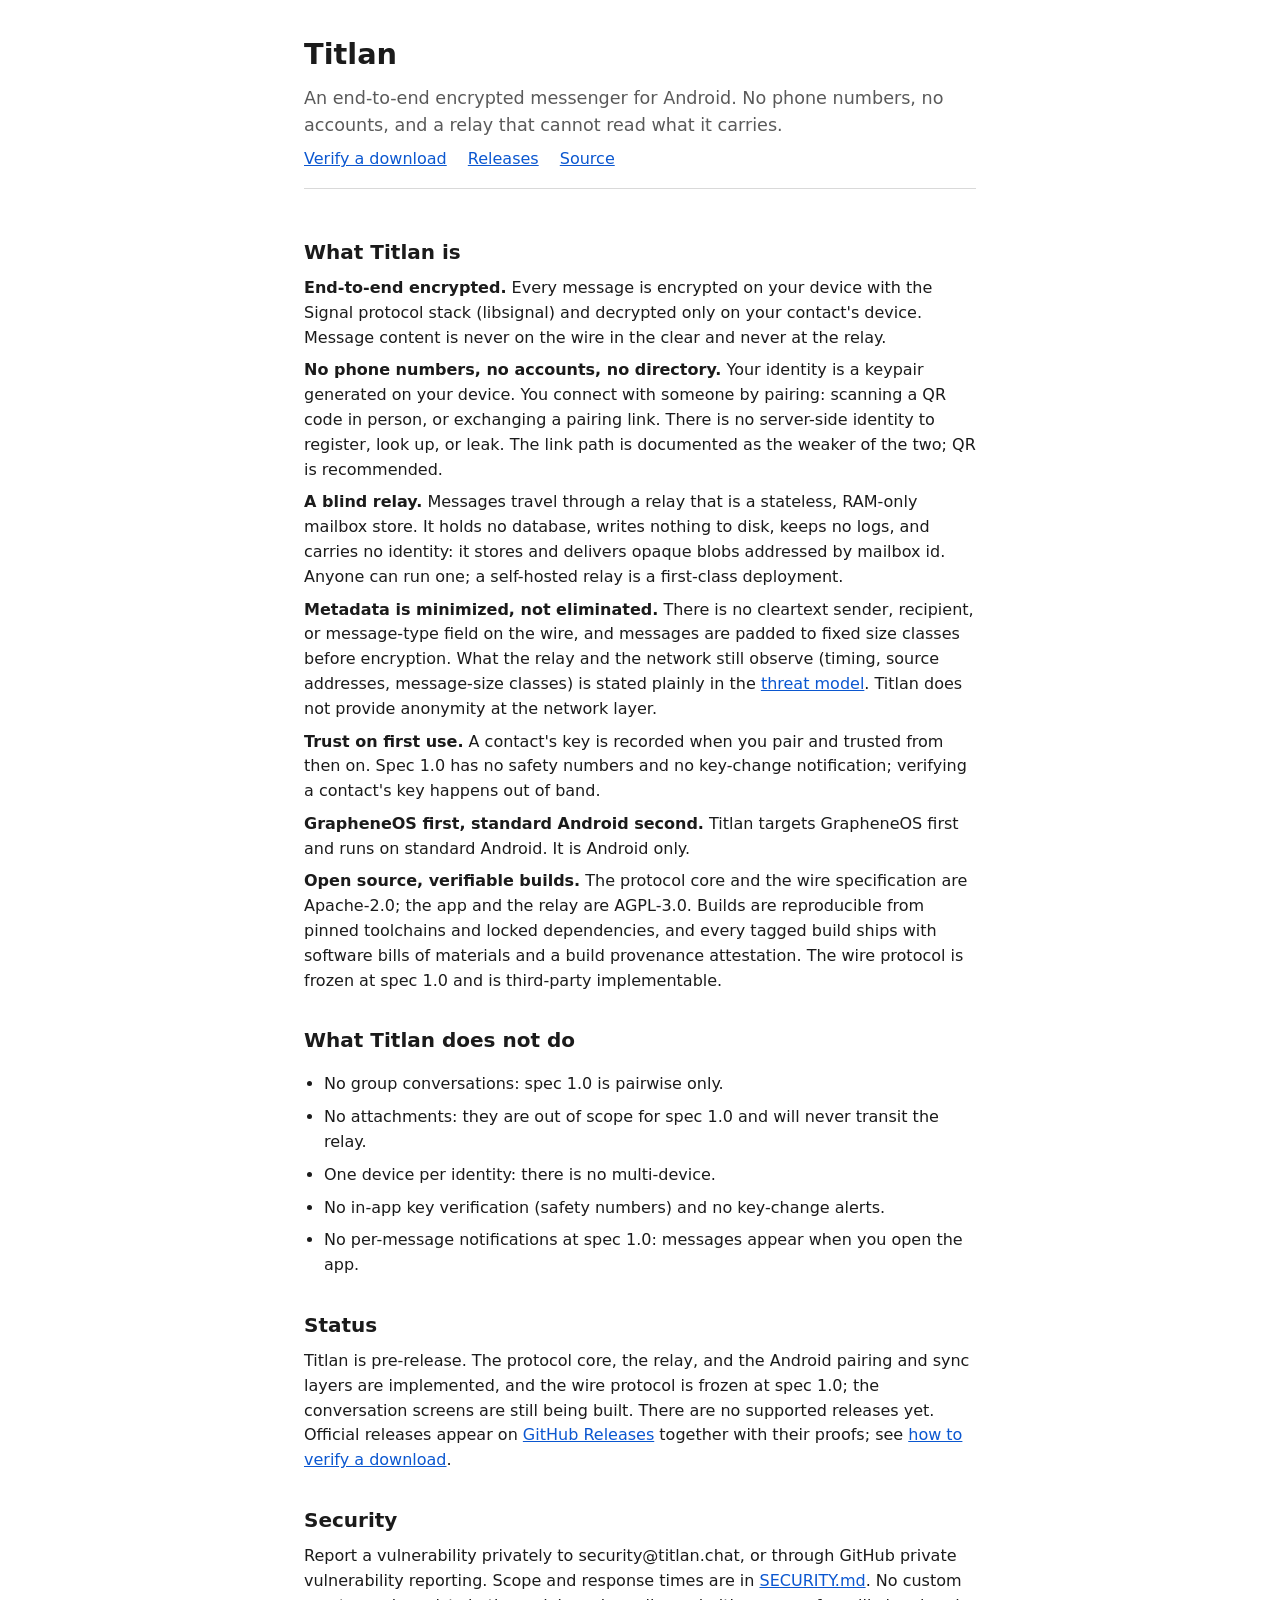
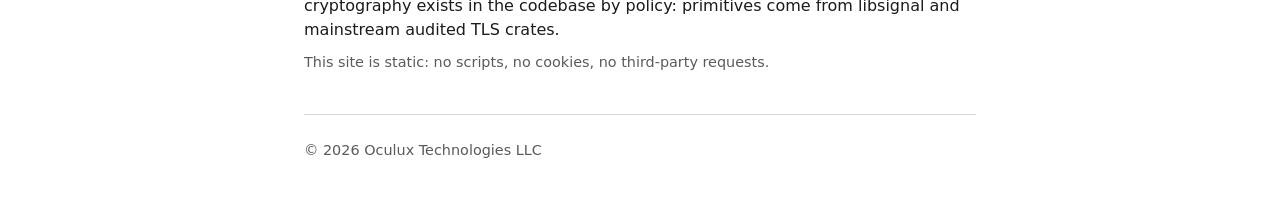
==== site/index.html @ a96b179b "feat(site): landing + verification pages (D6) — D4 fingerprint, repro instructions, security headers" ====
<!-- SPDX-License-Identifier: AGPL-3.0-only -->
<!-- SPDX-FileCopyrightText: 2026 Oculux Technologies LLC -->
<!DOCTYPE html>
<html lang="en">
<head>
  <meta charset="utf-8">
  <meta name="viewport" content="width=device-width, initial-scale=1">
  <meta name="color-scheme" content="light dark">
  <title>Titlan</title>
  <link rel="stylesheet" href="style.css">
</head>
<body>
  <header>
    <h1>Titlan</h1>
    <p class="lead">An end-to-end encrypted messenger for Android. No phone numbers, no accounts, and a relay that cannot read what it carries.</p>
    <nav>
      <a href="verify.html">Verify a download</a>
      <a href="https://github.com/Titlan-chat/titlan/releases">Releases</a>
      <a href="https://github.com/Titlan-chat/titlan">Source</a>
    </nav>
  </header>
  <main>
    <h2>What Titlan is</h2>
    <p><strong>End-to-end encrypted.</strong> Every message is encrypted on your device with the Signal protocol stack (libsignal) and decrypted only on your contact's device. Message content is never on the wire in the clear and never at the relay.</p>
    <p><strong>No phone numbers, no accounts, no directory.</strong> Your identity is a keypair generated on your device. You connect with someone by pairing: scanning a QR code in person, or exchanging a pairing link. There is no server-side identity to register, look up, or leak. The link path is documented as the weaker of the two; QR is recommended.</p>
    <p><strong>A blind relay.</strong> Messages travel through a relay that is a stateless, RAM-only mailbox store. It holds no database, writes nothing to disk, keeps no logs, and carries no identity: it stores and delivers opaque blobs addressed by mailbox id. Anyone can run one; a self-hosted relay is a first-class deployment.</p>
    <p><strong>Metadata is minimized, not eliminated.</strong> There is no cleartext sender, recipient, or message-type field on the wire, and messages are padded to fixed size classes before encryption. What the relay and the network still observe (timing, source addresses, message-size classes) is stated plainly in the <a href="https://github.com/Titlan-chat/titlan/blob/main/docs/threat-model.md">threat model</a>. Titlan does not provide anonymity at the network layer.</p>
    <p><strong>Trust on first use.</strong> A contact's key is recorded when you pair and trusted from then on. Spec 1.0 has no safety numbers and no key-change notification; verifying a contact's key happens out of band.</p>
    <p><strong>GrapheneOS first, standard Android second.</strong> Titlan targets GrapheneOS first and runs on standard Android. It is Android only.</p>
    <p><strong>Open source, verifiable builds.</strong> The protocol core and the wire specification are Apache-2.0; the app and the relay are AGPL-3.0. Builds are reproducible from pinned toolchains and locked dependencies, and every tagged build ships with software bills of materials and a build provenance attestation. The wire protocol is frozen at spec 1.0 and is third-party implementable.</p>
    <h2>What Titlan does not do</h2>
    <ul>
      <li>No group conversations: spec 1.0 is pairwise only.</li>
      <li>No attachments: they are out of scope for spec 1.0 and will never transit the relay.</li>
      <li>One device per identity: there is no multi-device.</li>
      <li>No in-app key verification (safety numbers) and no key-change alerts.</li>
      <li>No per-message notifications at spec 1.0: messages appear when you open the app.</li>
    </ul>
    <h2>Status</h2>
    <p>Titlan is pre-release. The protocol core, the relay, and the Android pairing and sync layers are implemented, and the wire protocol is frozen at spec 1.0; the conversation screens are still being built. There are no supported releases yet. Official releases appear on <a href="https://github.com/Titlan-chat/titlan/releases">GitHub Releases</a> together with their proofs; see <a href="verify.html">how to verify a download</a>.</p>
    <h2>Security</h2>
    <p>Report a vulnerability privately to security@titlan.chat, or through GitHub private vulnerability reporting. Scope and response times are in <a href="https://github.com/Titlan-chat/titlan/blob/main/SECURITY.md">SECURITY.md</a>. No custom cryptography exists in the codebase by policy: primitives come from libsignal and mainstream audited TLS crates.</p>
    <p class="note">This site is static: no scripts, no cookies, no third-party requests.</p>
  </main>
  <footer>
    <p>© 2026 Oculux Technologies LLC</p>
  </footer>
</body>
</html>
---- site/style.css ----
/* SPDX-License-Identifier: AGPL-3.0-only */
/* SPDX-FileCopyrightText: 2026 Oculux Technologies LLC */

:root {
  color-scheme: light dark;
  --bg: #ffffff;
  --fg: #1b1b1b;
  --muted: #5a5a5a;
  --line: #d9d9d9;
  --link: #0b57d0;
  --code-bg: #f2f2f2;
}
@media (prefers-color-scheme: dark) {
  :root {
    --bg: #121212;
    --fg: #e6e6e6;
    --muted: #a8a8a8;
    --line: #333333;
    --link: #8ab4f8;
    --code-bg: #1e1e1e;
  }
}
html {
  font-family: system-ui, -apple-system, "Segoe UI", Roboto, "Helvetica Neue", Arial, sans-serif;
  font-size: 100%;
  line-height: 1.55;
  background: var(--bg);
  color: var(--fg);
}
body {
  margin: 0;
  padding: 0 1rem;
}
header, main, footer {
  max-width: 42rem;
  margin: 0 auto;
}
header {
  padding: 2rem 0 1rem;
  border-bottom: 1px solid var(--line);
}
main {
  padding: 1rem 0 2rem;
}
footer {
  padding: 1rem 0 2rem;
  border-top: 1px solid var(--line);
  color: var(--muted);
  font-size: 0.9rem;
}
h1 {
  font-size: 1.8rem;
  margin: 0 0 0.25rem;
}
h2 {
  font-size: 1.25rem;
  margin: 2rem 0 0.5rem;
}
p, li {
  margin: 0.5rem 0;
}
.lead {
  font-size: 1.1rem;
  color: var(--muted);
}
.note {
  color: var(--muted);
  font-size: 0.9rem;
}
a {
  color: var(--link);
}
nav a {
  margin-right: 1rem;
}
ul {
  padding-left: 1.25rem;
}
code, pre {
  font-family: ui-monospace, SFMono-Regular, Menlo, Consolas, "Liberation Mono", monospace;
  font-size: 0.92em;
}
pre {
  background: var(--code-bg);
  padding: 0.75rem 1rem;
  border-radius: 4px;
  overflow-x: auto;
}
code {
  background: var(--code-bg);
  padding: 0.1em 0.3em;
  border-radius: 3px;
}
pre code {
  background: none;
  padding: 0;
}
.fingerprint {
  white-space: pre-wrap;
  word-break: break-all;
}
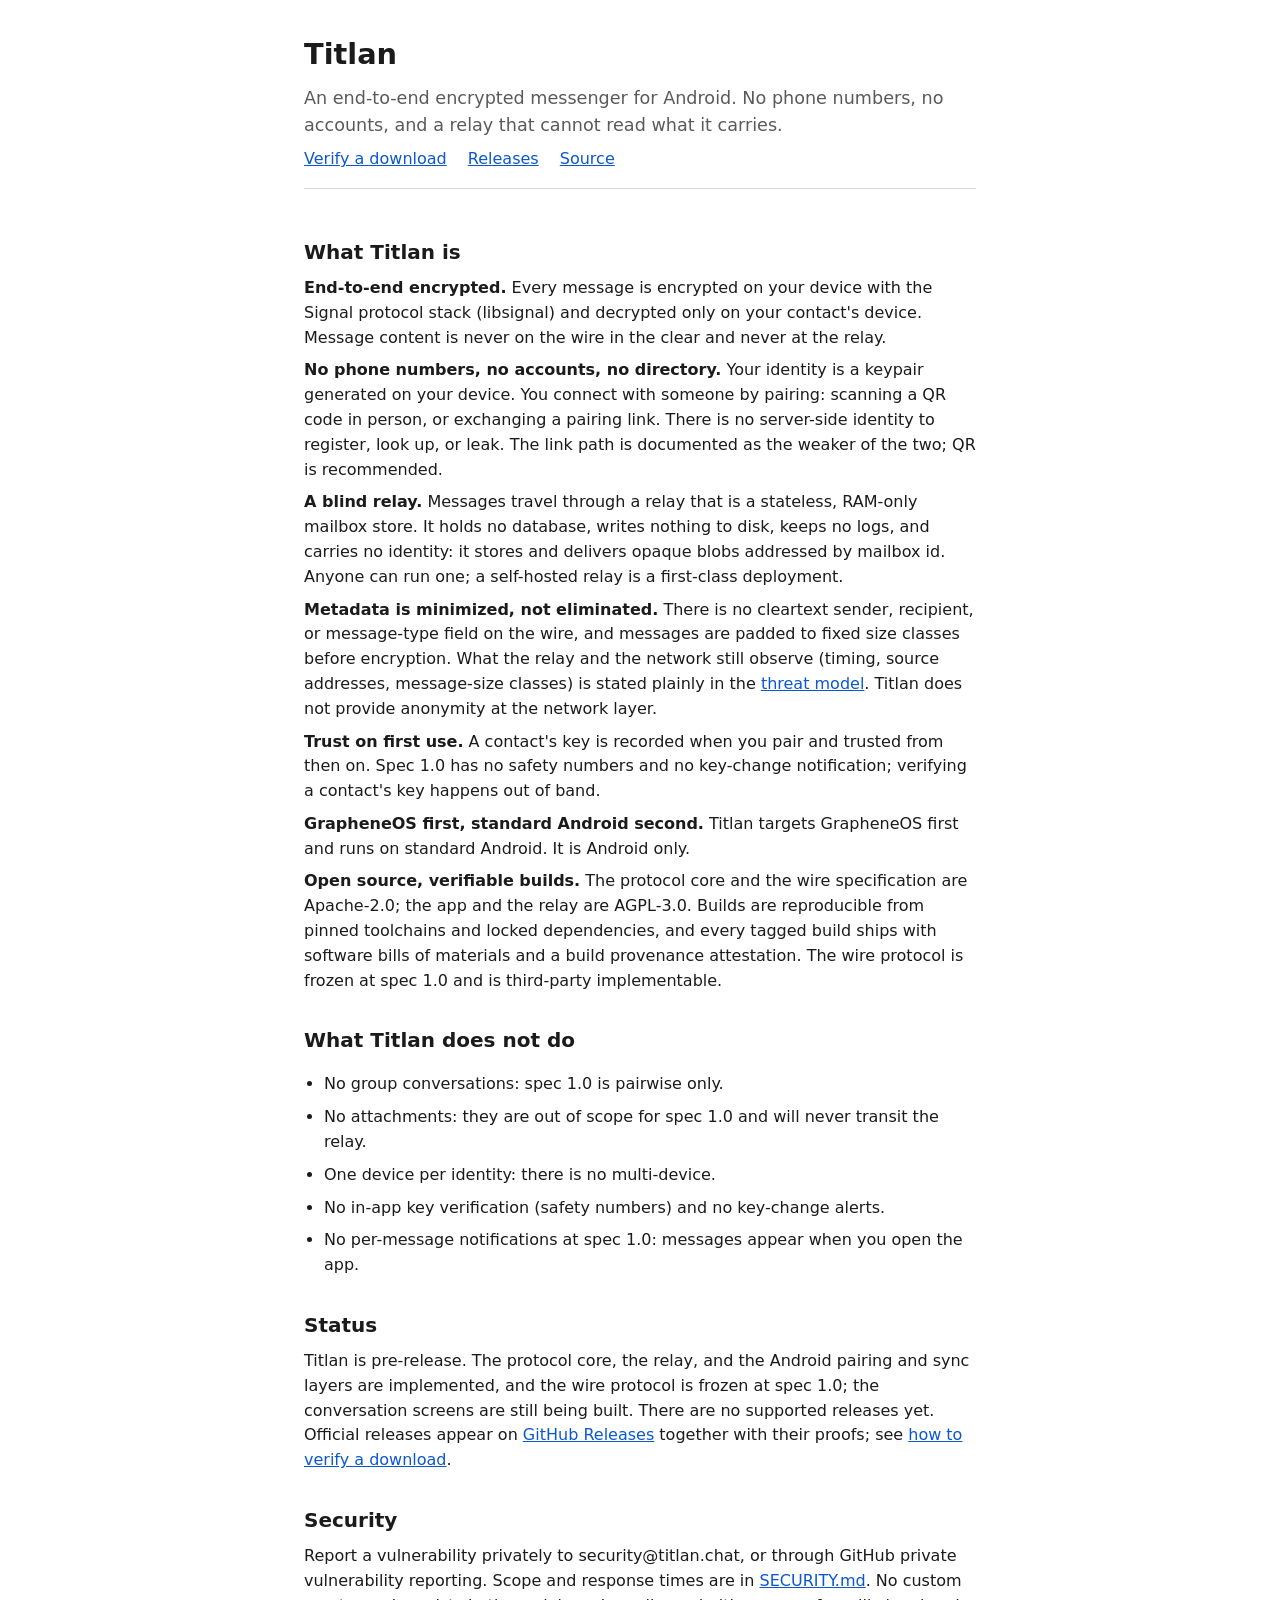
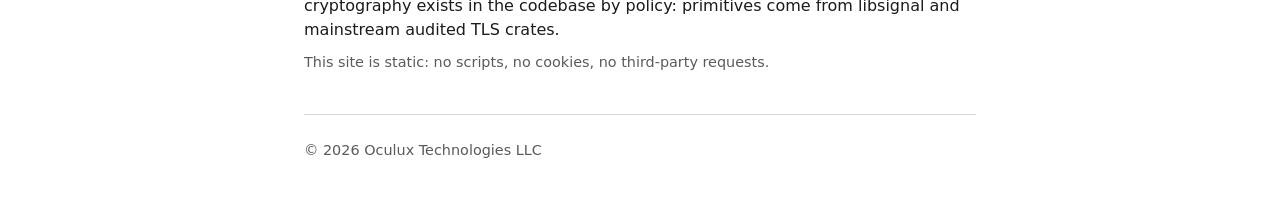
==== commit 2a7c6059: "docs(riders): threat-model pointer, register-pointer sentences, user notes, deploy README, §D6 amend" ====
--- a/site/index.html
+++ b/site/index.html
@@ -39,7 +39,7 @@
     <h2>Status</h2>
     <p>Titlan is pre-release. The protocol core, the relay, and the Android pairing and sync layers are implemented, and the wire protocol is frozen at spec 1.0; the conversation screens are still being built. There are no supported releases yet. Official releases appear on <a href="https://github.com/Titlan-chat/titlan/releases">GitHub Releases</a> together with their proofs; see <a href="verify.html">how to verify a download</a>.</p>
     <h2>Security</h2>
-    <p>Report a vulnerability privately to security@titlan.chat, or through GitHub private vulnerability reporting. Scope and response times are in <a href="https://github.com/Titlan-chat/titlan/blob/main/SECURITY.md">SECURITY.md</a>. No custom cryptography exists in the codebase by policy: primitives come from libsignal and mainstream audited TLS crates.</p>
+    <p>Report a vulnerability privately to <!--email_off-->security@titlan.chat<!--email_on-->, or through GitHub private vulnerability reporting. Scope and response times are in <a href="https://github.com/Titlan-chat/titlan/blob/main/SECURITY.md">SECURITY.md</a>. No custom cryptography exists in the codebase by policy: primitives come from libsignal and mainstream audited TLS crates.</p>
     <p class="note">This site is static: no scripts, no cookies, no third-party requests.</p>
   </main>
   <footer>
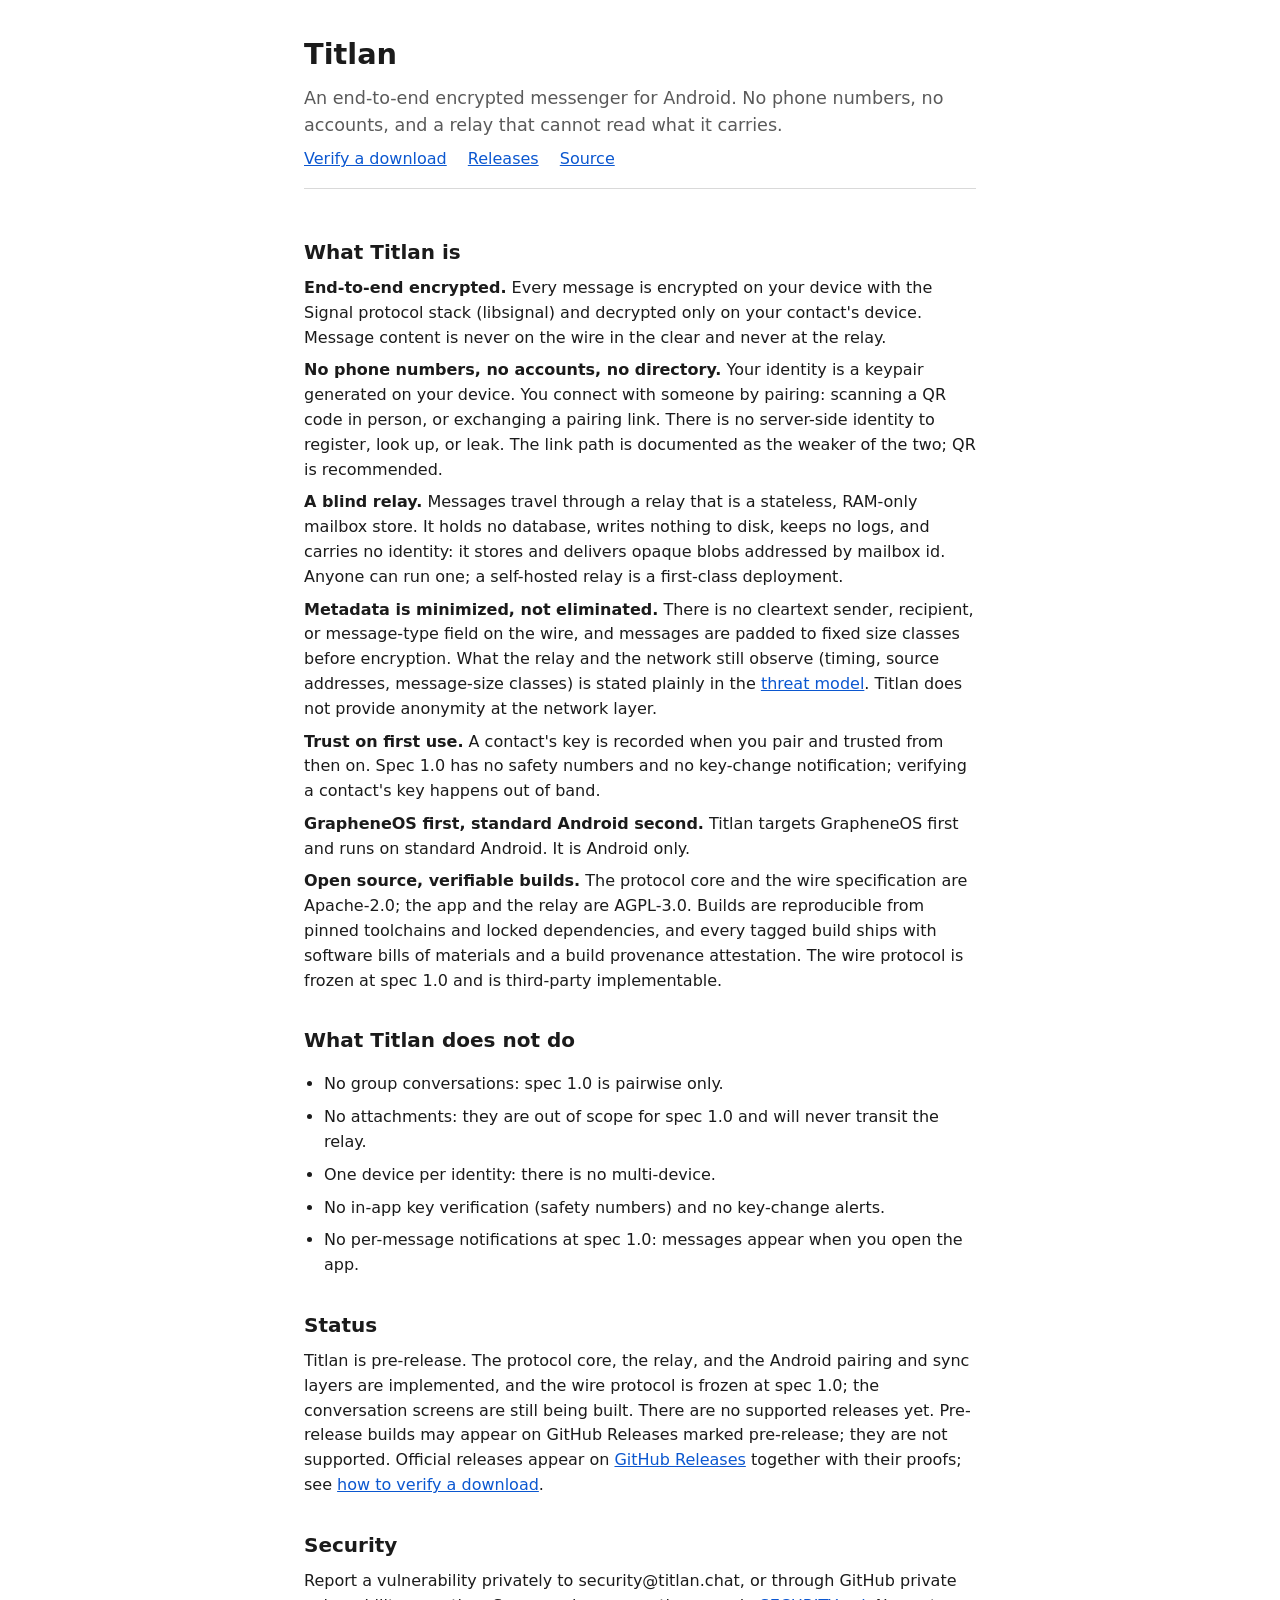
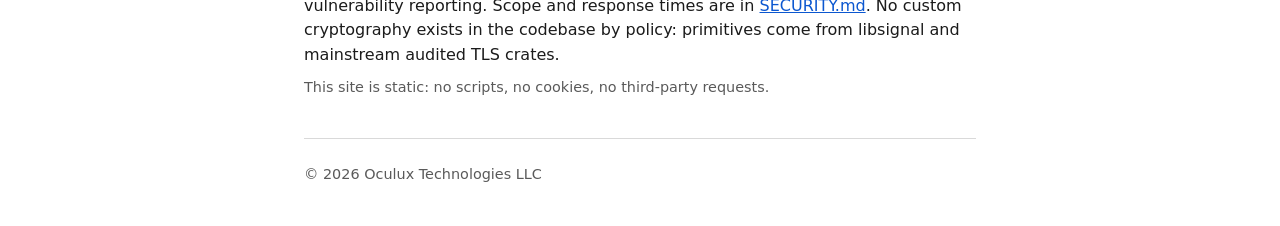
==== commit 1b1c970e: "feat(rc): INV-5 default relay → wss://relay.titlan.chat (single-sourced by equality); versionName 0." ====
--- a/site/index.html
+++ b/site/index.html
@@ -37,7 +37,7 @@
       <li>No per-message notifications at spec 1.0: messages appear when you open the app.</li>
     </ul>
     <h2>Status</h2>
-    <p>Titlan is pre-release. The protocol core, the relay, and the Android pairing and sync layers are implemented, and the wire protocol is frozen at spec 1.0; the conversation screens are still being built. There are no supported releases yet. Official releases appear on <a href="https://github.com/Titlan-chat/titlan/releases">GitHub Releases</a> together with their proofs; see <a href="verify.html">how to verify a download</a>.</p>
+    <p>Titlan is pre-release. The protocol core, the relay, and the Android pairing and sync layers are implemented, and the wire protocol is frozen at spec 1.0; the conversation screens are still being built. There are no supported releases yet. Pre-release builds may appear on GitHub Releases marked pre-release; they are not supported. Official releases appear on <a href="https://github.com/Titlan-chat/titlan/releases">GitHub Releases</a> together with their proofs; see <a href="verify.html">how to verify a download</a>.</p>
     <h2>Security</h2>
     <p>Report a vulnerability privately to <!--email_off-->security@titlan.chat<!--email_on-->, or through GitHub private vulnerability reporting. Scope and response times are in <a href="https://github.com/Titlan-chat/titlan/blob/main/SECURITY.md">SECURITY.md</a>. No custom cryptography exists in the codebase by policy: primitives come from libsignal and mainstream audited TLS crates.</p>
     <p class="note">This site is static: no scripts, no cookies, no third-party requests.</p>
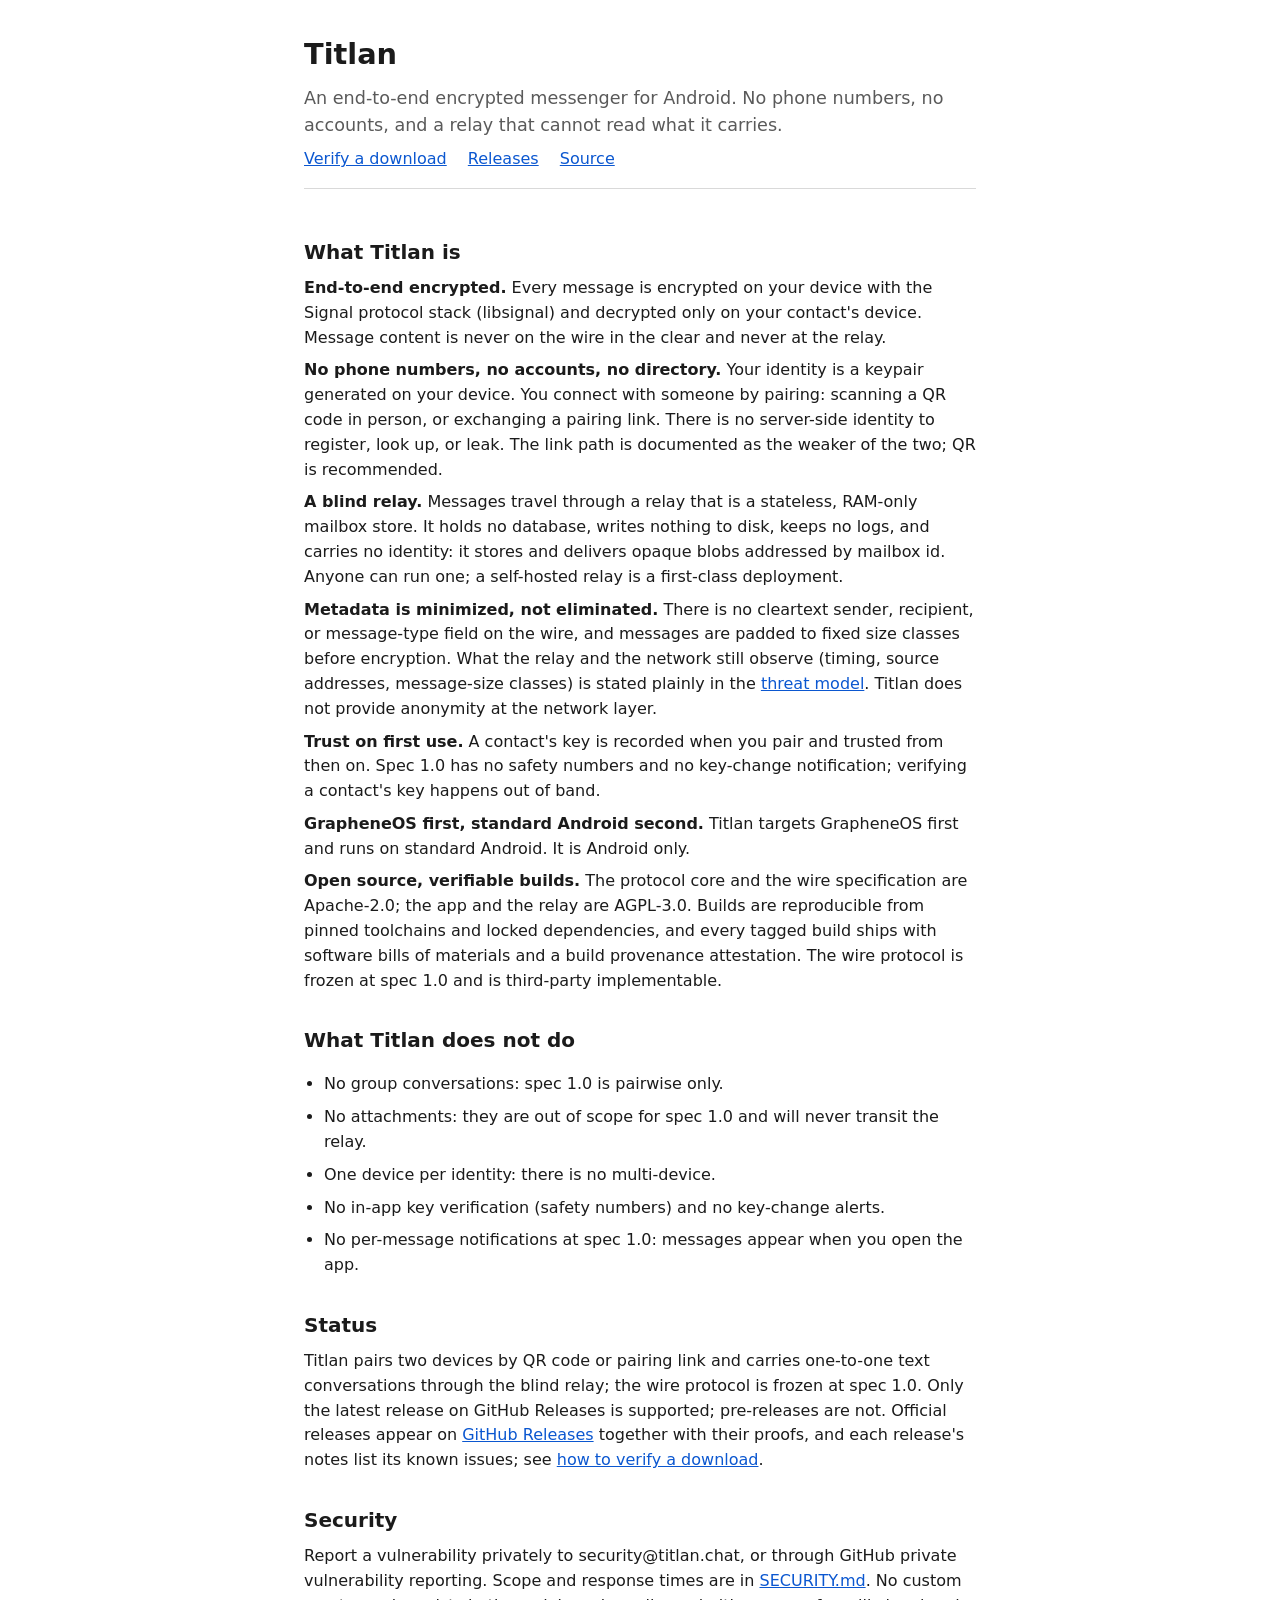
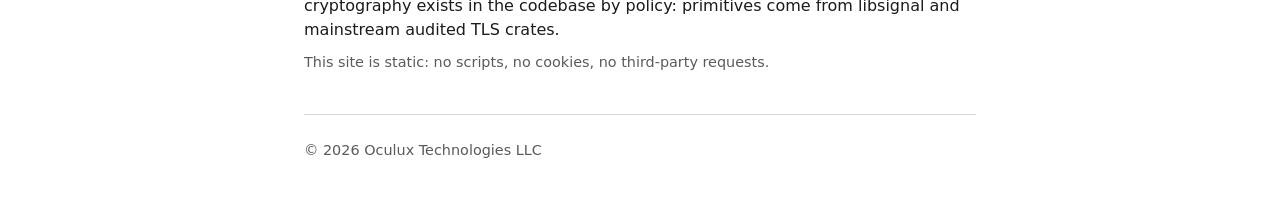
==== commit 86b43a30: "fix(release): v0.1.0 identity, support statement, checklist, F-J guard — green (5e-2) Release identi" ====
--- a/site/index.html
+++ b/site/index.html
@@ -37,7 +37,7 @@
       <li>No per-message notifications at spec 1.0: messages appear when you open the app.</li>
     </ul>
     <h2>Status</h2>
-    <p>Titlan is pre-release. The protocol core, the relay, and the Android pairing and sync layers are implemented, and the wire protocol is frozen at spec 1.0; the conversation screens are still being built. There are no supported releases yet. Pre-release builds may appear on GitHub Releases marked pre-release; they are not supported. Official releases appear on <a href="https://github.com/Titlan-chat/titlan/releases">GitHub Releases</a> together with their proofs; see <a href="verify.html">how to verify a download</a>.</p>
+    <p>Titlan pairs two devices by QR code or pairing link and carries one-to-one text conversations through the blind relay; the wire protocol is frozen at spec 1.0. Only the latest release on GitHub Releases is supported; pre-releases are not. Official releases appear on <a href="https://github.com/Titlan-chat/titlan/releases">GitHub Releases</a> together with their proofs, and each release's notes list its known issues; see <a href="verify.html">how to verify a download</a>.</p>
     <h2>Security</h2>
     <p>Report a vulnerability privately to <!--email_off-->security@titlan.chat<!--email_on-->, or through GitHub private vulnerability reporting. Scope and response times are in <a href="https://github.com/Titlan-chat/titlan/blob/main/SECURITY.md">SECURITY.md</a>. No custom cryptography exists in the codebase by policy: primitives come from libsignal and mainstream audited TLS crates.</p>
     <p class="note">This site is static: no scripts, no cookies, no third-party requests.</p>
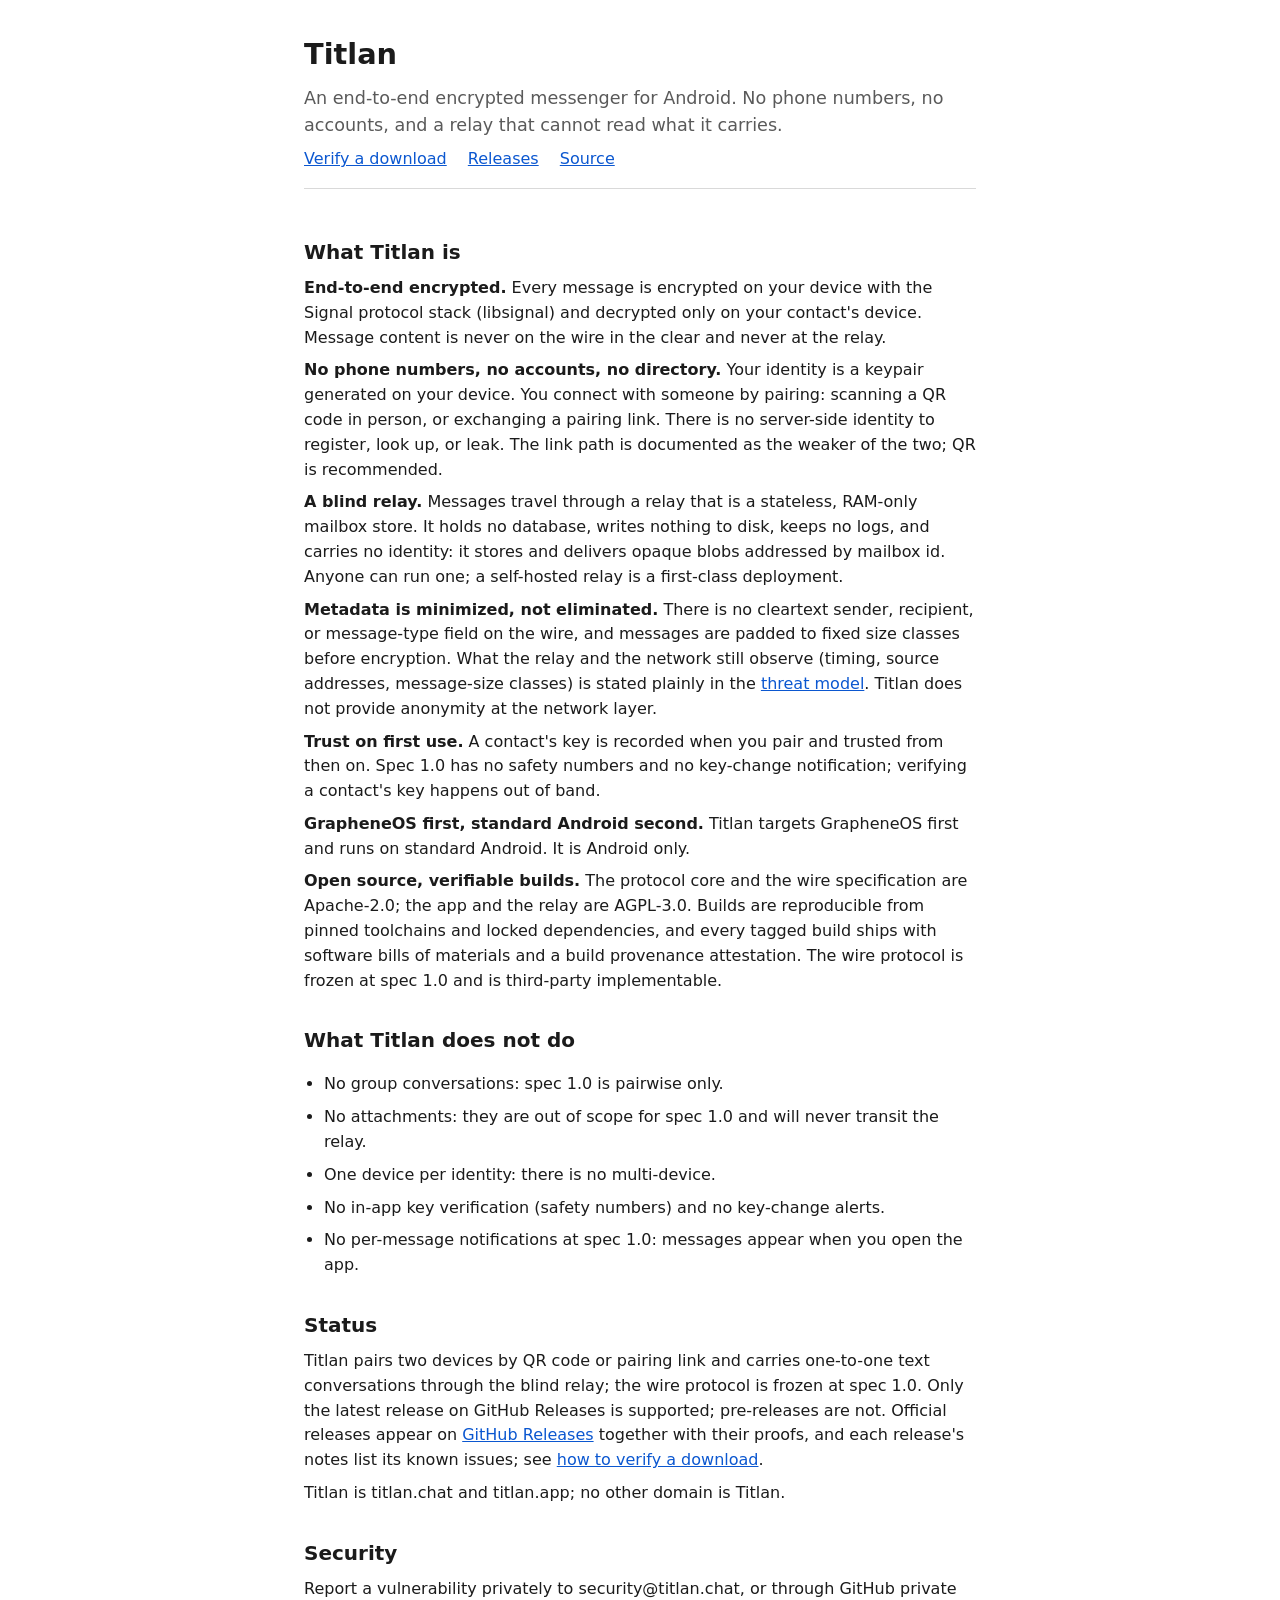
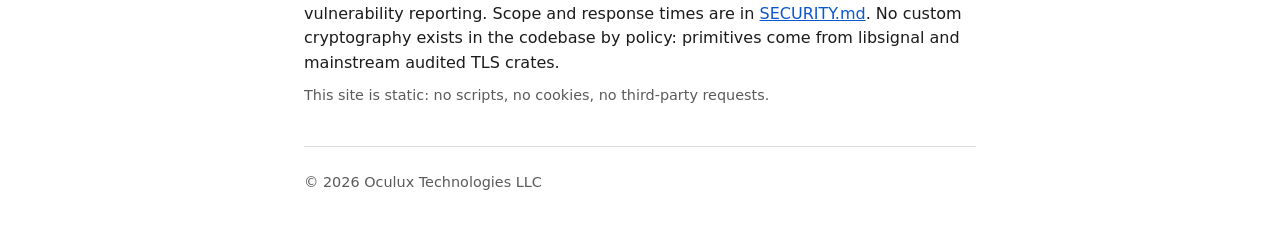
==== commit 2182867c: "docs: post-v0.1.0 truth — checklist procedure, domains, README, user notes Checklist: hardened send " ====
--- a/site/index.html
+++ b/site/index.html
@@ -38,6 +38,7 @@
     </ul>
     <h2>Status</h2>
     <p>Titlan pairs two devices by QR code or pairing link and carries one-to-one text conversations through the blind relay; the wire protocol is frozen at spec 1.0. Only the latest release on GitHub Releases is supported; pre-releases are not. Official releases appear on <a href="https://github.com/Titlan-chat/titlan/releases">GitHub Releases</a> together with their proofs, and each release's notes list its known issues; see <a href="verify.html">how to verify a download</a>.</p>
+    <p>Titlan is titlan.chat and titlan.app; no other domain is Titlan.</p>
     <h2>Security</h2>
     <p>Report a vulnerability privately to <!--email_off-->security@titlan.chat<!--email_on-->, or through GitHub private vulnerability reporting. Scope and response times are in <a href="https://github.com/Titlan-chat/titlan/blob/main/SECURITY.md">SECURITY.md</a>. No custom cryptography exists in the codebase by policy: primitives come from libsignal and mainstream audited TLS crates.</p>
     <p class="note">This site is static: no scripts, no cookies, no third-party requests.</p>
